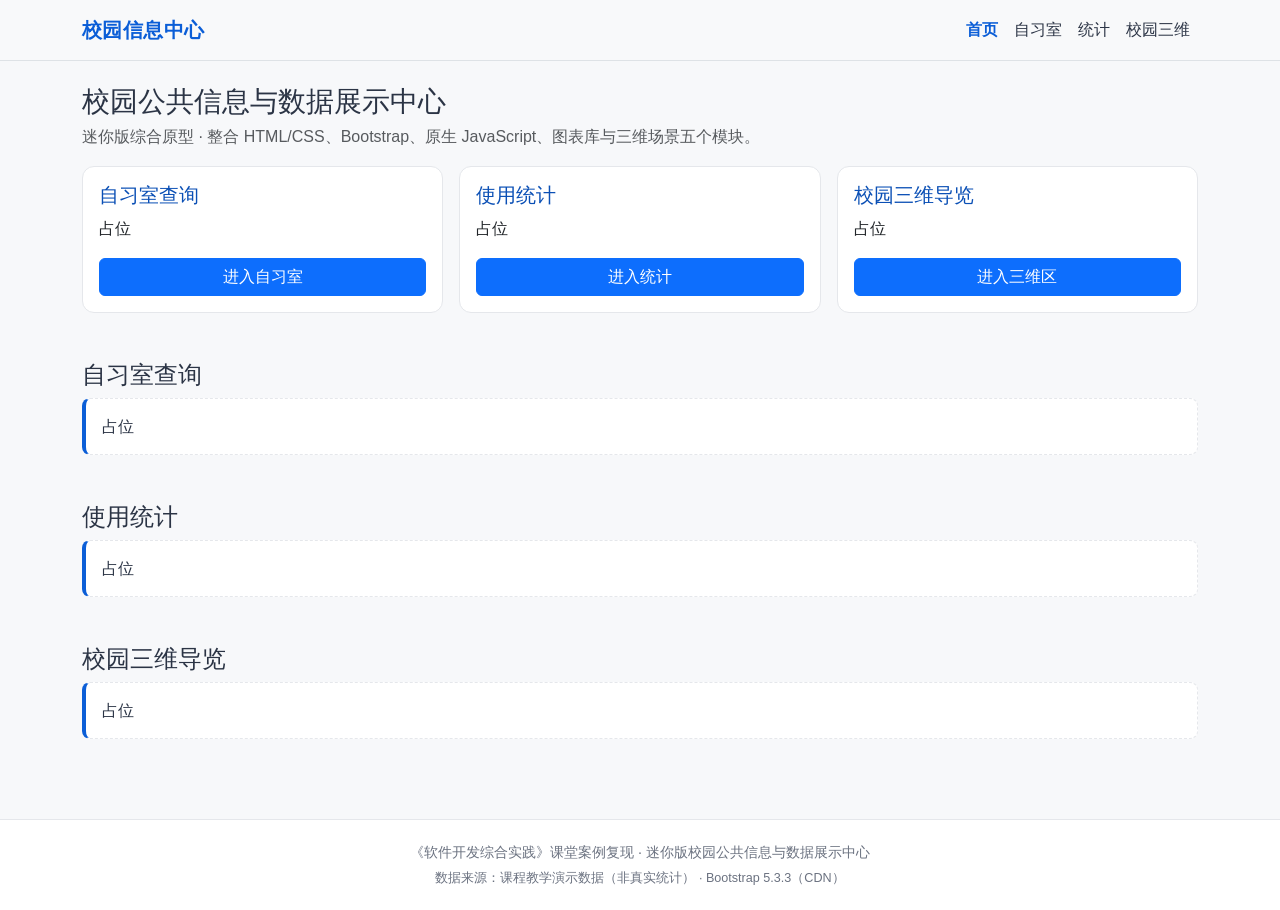
==== integration/index.html @ fc783b3a "搭建整合骨架：首页导航、四个模块入口与占位区" ====
<!DOCTYPE html>
<html lang="zh-CN">
<head>
  <meta charset="UTF-8">
  <meta name="viewport" content="width=device-width, initial-scale=1.0">
  <title>校园公共信息与数据展示中心 · 迷你版</title>
  <!-- 库在前：Bootstrap 样式（固定版本号） -->
  <link href="https://cdn.jsdelivr.net/npm/bootstrap@5.3.3/dist/css/bootstrap.min.css" rel="stylesheet">
  <!-- 自己的样式在 Bootstrap 之后引入，保证能覆盖 -->
  <link rel="stylesheet" href="css/style.css">
</head>
<body>
  <!-- ========== 统一入口：导航栏（四个模块入口） ========== -->
  <nav class="navbar navbar-expand-md bg-body-tertiary border-bottom sticky-top" aria-label="主导航">
    <div class="container">
      <a class="navbar-brand fw-semibold" href="index.html">校园信息中心</a>

      <!-- 窄屏折叠按钮：由 Bootstrap 的 Collapse 插件控制 -->
      <button class="navbar-toggler" type="button"
              data-bs-toggle="collapse" data-bs-target="#mainNav"
              aria-controls="mainNav" aria-expanded="false" aria-label="展开或收起导航">
        <span class="navbar-toggler-icon"></span>
      </button>

      <div class="collapse navbar-collapse" id="mainNav">
        <ul class="navbar-nav ms-auto">
          <li class="nav-item"><a class="nav-link active" aria-current="page" href="#home">首页</a></li>
          <li class="nav-item"><a class="nav-link" href="#study-room">自习室</a></li>
          <li class="nav-item"><a class="nav-link" href="#stats">统计</a></li>
          <li class="nav-item"><a class="nav-link" href="#three-d">校园三维</a></li>
        </ul>
      </div>
    </div>
  </nav>

  <main class="container py-4">
    <!-- ========== 模块一：首页（Bootstrap 栅格卡片） ========== -->
    <section id="home" class="mb-5">
      <h1 class="h3 mb-1">校园公共信息与数据展示中心</h1>
      <p class="text-muted">
        迷你版综合原型 · 整合 HTML/CSS、Bootstrap、原生 JavaScript、图表库与三维场景五个模块。
      </p>

      <div class="row g-3">
        <div class="col-md-6 col-lg-4">
          <div class="card h-100">
            <div class="card-body d-flex flex-column">
              <h2 class="card-title h5">自习室查询</h2>
              <p class="card-text">占位</p>
              <a href="#study-room" class="btn btn-primary mt-auto">进入自习室</a>
            </div>
          </div>
        </div>
        <div class="col-md-6 col-lg-4">
          <div class="card h-100">
            <div class="card-body d-flex flex-column">
              <h2 class="card-title h5">使用统计</h2>
              <p class="card-text">占位</p>
              <a href="#stats" class="btn btn-primary mt-auto">进入统计</a>
            </div>
          </div>
        </div>
        <div class="col-md-6 col-lg-4">
          <div class="card h-100">
            <div class="card-body d-flex flex-column">
              <h2 class="card-title h5">校园三维导览</h2>
              <p class="card-text">占位</p>
              <a href="#three-d" class="btn btn-primary mt-auto">进入三维区</a>
            </div>
          </div>
        </div>
      </div>
    </section>

    <!-- ========== 模块二：自习室查询（占位） ========== -->
    <section id="study-room" class="mb-5">
      <h2 class="h4">自习室查询</h2>
      <div class="placeholder-note">占位</div>
    </section>

    <!-- ========== 模块三：使用统计（占位） ========== -->
    <section id="stats" class="mb-5">
      <h2 class="h4">使用统计</h2>
      <div class="placeholder-note">占位</div>
    </section>

    <!-- ========== 模块四：校园三维（占位） ========== -->
    <section id="three-d" class="mb-5">
      <h2 class="h4">校园三维导览</h2>
      <div class="placeholder-note">占位</div>
    </section>
  </main>

  <footer class="site-footer">
    <div class="container">
      <p class="mb-1">《软件开发综合实践》课堂案例复现 · 迷你版校园公共信息与数据展示中心</p>
      <p class="mb-0 small">数据来源：课程教学演示数据（非真实统计） · Bootstrap 5.3.3（CDN）</p>
    </div>
  </footer>

  <!-- 库在前，自己的代码在后 -->
  <script src="https://cdn.jsdelivr.net/npm/bootstrap@5.3.3/dist/js/bootstrap.bundle.min.js"></script>
</body>
</html>
---- integration/css/style.css ----
/* 校园公共信息与数据展示中心 · 迷你版 —— 自定义样式
   引入顺序：Bootstrap 5.3.3 之后引入本文件，才能覆盖框架默认样式。 */

/* ---------- 全局 ---------- */
:root {
  --brand: #0b5ed7;          /* 主色（与 Bootstrap primary 呼应） */
  --brand-dark: #0a4fb5;
  --ink: #2b3445;            /* 正文 */
  --muted: #6b7280;          /* 次要文字 */
  --line: #e5e7eb;           /* 分隔线 */
  --paper: #f7f8fa;          /* 页面底色 */
}

body {
  background-color: var(--paper);
  color: var(--ink);
  font-family: "Microsoft YaHei", "PingFang SC", "Segoe UI", Arial, sans-serif;
  line-height: 1.7;
}

/* 锚点跳转时给吸顶导航留出空间，避免标题被导航遮住 */
section[id] {
  scroll-margin-top: 5rem;
}

/* ---------- 导航 ---------- */
.navbar-brand {
  color: var(--brand);
  letter-spacing: 0.02em;
}

.navbar .nav-link {
  color: var(--ink);
}

.navbar .nav-link:hover {
  color: var(--brand);
}

/* 当前所在模块高亮：低成本、高效果的整合感来源 */
.navbar .nav-link.active {
  color: var(--brand);
  font-weight: 600;
}

/* ---------- 卡片 ---------- */
.card {
  border: 1px solid var(--line);
  border-radius: 12px;
  transition: box-shadow 0.2s ease, transform 0.2s ease;
}

.card:hover {
  transform: translateY(-3px);
  box-shadow: 0 6px 16px rgba(11, 94, 215, 0.16);
}

.card .card-title {
  color: var(--brand-dark);
}

/* ---------- 占位区（骨架阶段的临时内容） ---------- */
.placeholder-note {
  background-color: #fff;
  border: 1px dashed var(--line);
  border-left: 4px solid var(--brand);
  border-radius: 8px;
  padding: 14px 16px;
}

/* ---------- 页脚 ---------- */
.site-footer {
  background-color: #fff;
  border-top: 1px solid var(--line);
  color: var(--muted);
  text-align: center;
  padding: 20px 0;
  margin-top: 8px;
  font-size: 0.9rem;
}
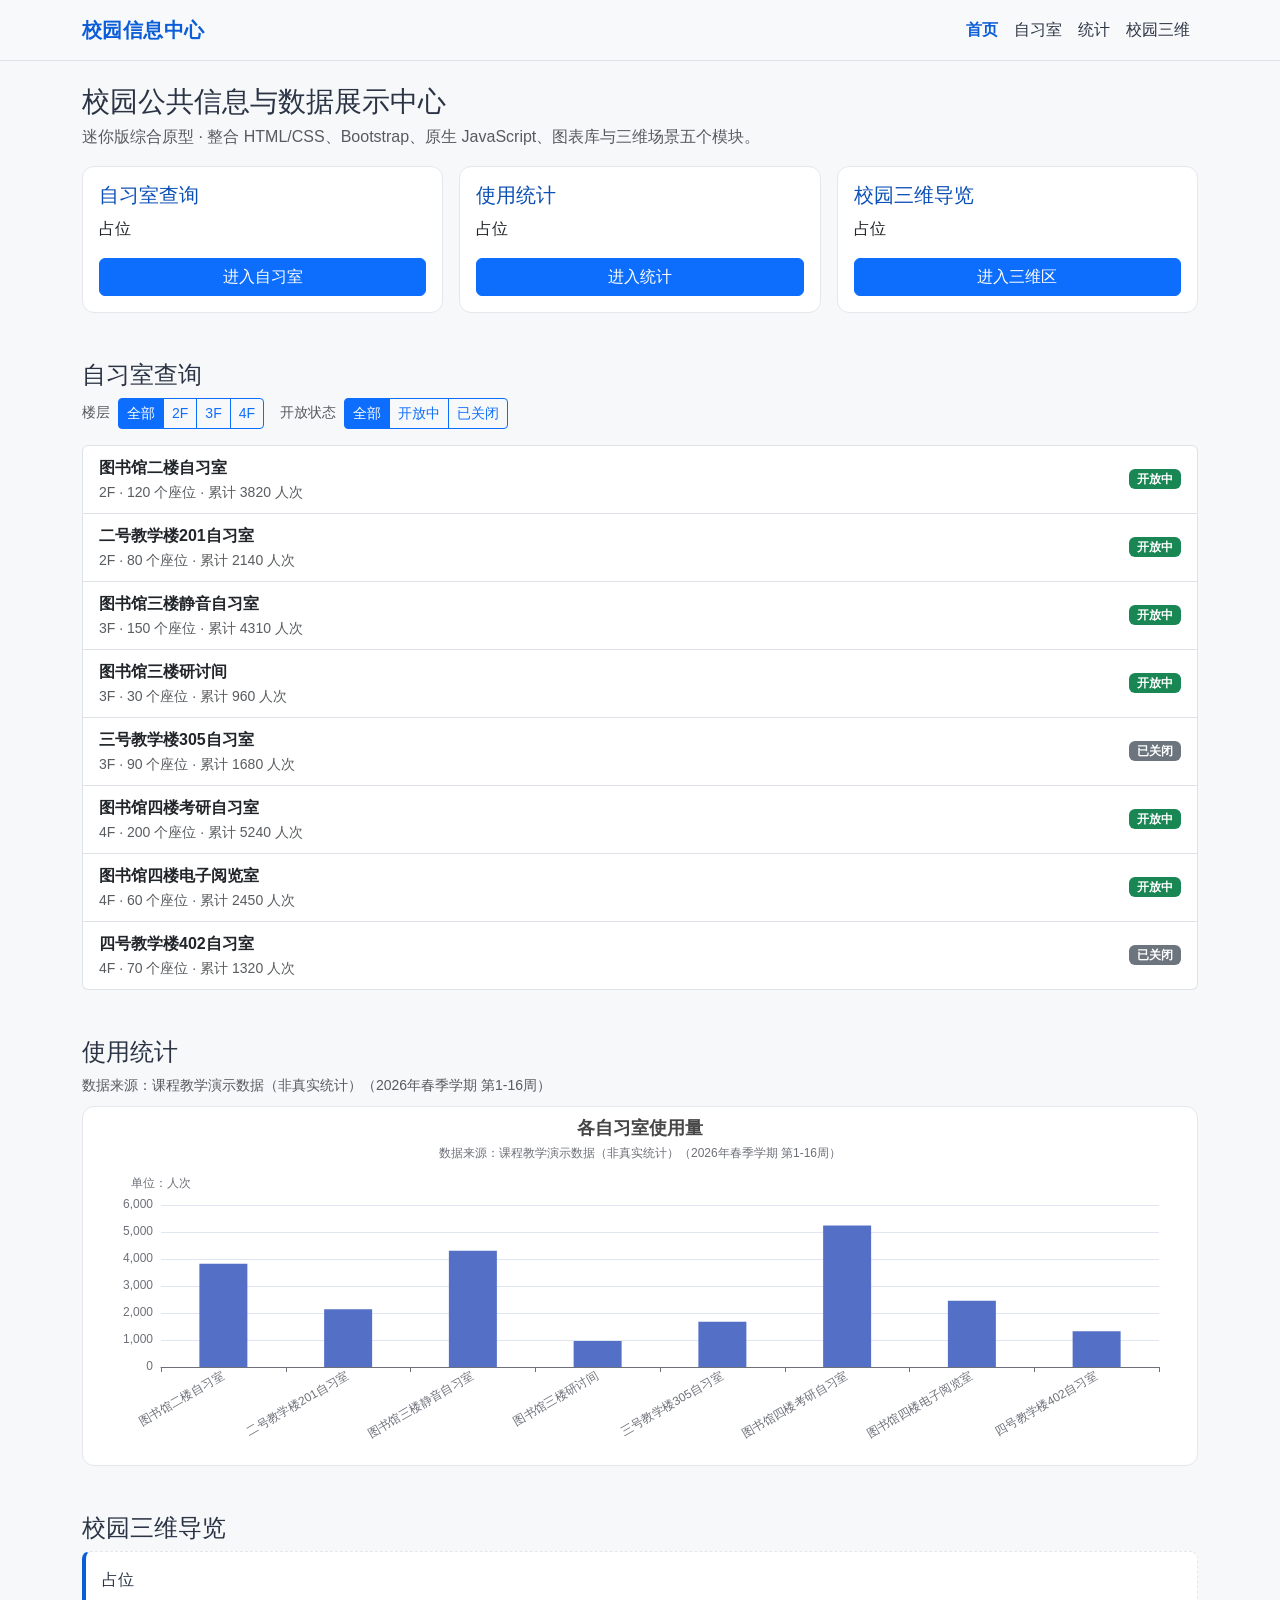
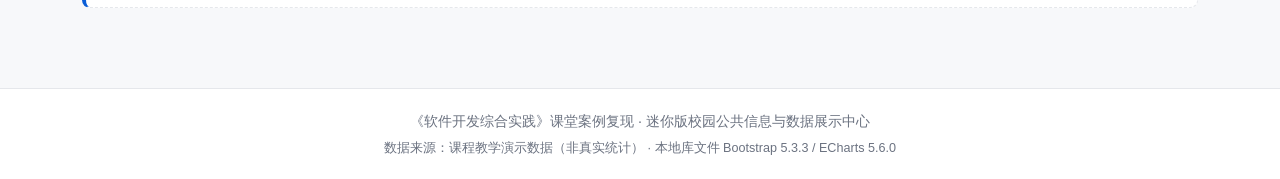
==== commit 58e2d712: "查询交互与图表：自习室筛选与 ECharts 柱状图" ====
--- a/integration/index.html
+++ b/integration/index.html
@@ -4,8 +4,10 @@
   <meta charset="UTF-8">
   <meta name="viewport" content="width=device-width, initial-scale=1.0">
   <title>校园公共信息与数据展示中心 · 迷你版</title>
-  <!-- 库在前：Bootstrap 样式（固定版本号） -->
-  <link href="https://cdn.jsdelivr.net/npm/bootstrap@5.3.3/dist/css/bootstrap.min.css" rel="stylesheet">
+  <!-- 空 data: 图标：避免浏览器自动请求 favicon.ico 而在 Console 留下 404 -->
+  <link rel="icon" href="data:,">
+  <!-- 库在前：Bootstrap 5.3.3 样式（本地文件，断网也能正常显示） -->
+  <link rel="stylesheet" href="libs/bootstrap.min.css">
   <!-- 自己的样式在 Bootstrap 之后引入，保证能覆盖 -->
   <link rel="stylesheet" href="css/style.css">
 </head>
@@ -72,16 +74,37 @@
       </div>
     </section>
 
-    <!-- ========== 模块二：自习室查询（占位） ========== -->
+    <!-- ========== 模块二：自习室查询（按楼层 / 开放状态筛选） ========== -->
     <section id="study-room" class="mb-5">
       <h2 class="h4">自习室查询</h2>
-      <div class="placeholder-note">占位</div>
+
+      <!-- 数据的三种状态（加载中 / 空数据 / 加载失败）都显示在这里 -->
+      <p id="status" class="alert alert-warning" hidden></p>
+
+      <div id="study-filters" class="d-flex flex-wrap gap-2 align-items-center mb-3">
+        <span class="text-muted small">楼层</span>
+        <div class="btn-group btn-group-sm" role="group" aria-label="按楼层筛选">
+          <button type="button" class="btn btn-outline-primary active" data-group="floor" data-filter="全部">全部</button>
+          <button type="button" class="btn btn-outline-primary" data-group="floor" data-filter="2F">2F</button>
+          <button type="button" class="btn btn-outline-primary" data-group="floor" data-filter="3F">3F</button>
+          <button type="button" class="btn btn-outline-primary" data-group="floor" data-filter="4F">4F</button>
+        </div>
+        <span class="text-muted small ms-2">开放状态</span>
+        <div class="btn-group btn-group-sm" role="group" aria-label="按开放状态筛选">
+          <button type="button" class="btn btn-outline-primary active" data-group="status" data-filter="全部">全部</button>
+          <button type="button" class="btn btn-outline-primary" data-group="status" data-filter="开放中">开放中</button>
+          <button type="button" class="btn btn-outline-primary" data-group="status" data-filter="已关闭">已关闭</button>
+        </div>
+      </div>
+
+      <ul id="study-list" class="list-group"></ul>
     </section>
 
-    <!-- ========== 模块三：使用统计（占位） ========== -->
+    <!-- ========== 模块三：使用统计（ECharts 柱状图） ========== -->
     <section id="stats" class="mb-5">
       <h2 class="h4">使用统计</h2>
-      <div class="placeholder-note">占位</div>
+      <p id="data-source" class="text-muted small mb-2" hidden></p>
+      <div id="usage-chart" class="chart-box"></div>
     </section>
 
     <!-- ========== 模块四：校园三维（占位） ========== -->
@@ -94,11 +117,13 @@
   <footer class="site-footer">
     <div class="container">
       <p class="mb-1">《软件开发综合实践》课堂案例复现 · 迷你版校园公共信息与数据展示中心</p>
-      <p class="mb-0 small">数据来源：课程教学演示数据（非真实统计） · Bootstrap 5.3.3（CDN）</p>
+      <p class="mb-0 small">数据来源：课程教学演示数据（非真实统计） · 本地库文件 Bootstrap 5.3.3 / ECharts 5.6.0</p>
     </div>
   </footer>
 
-  <!-- 库在前，自己的代码在后 -->
-  <script src="https://cdn.jsdelivr.net/npm/bootstrap@5.3.3/dist/js/bootstrap.bundle.min.js"></script>
+  <!-- 库在前，自己的代码在后：Bootstrap 与 ECharts 都用本地文件，版本号见 README -->
+  <script src="libs/bootstrap.bundle.min.js"></script>
+  <script src="libs/echarts.min.js"></script>
+  <script src="js/app.js"></script>
 </body>
 </html>
--- a/integration/css/style.css
+++ b/integration/css/style.css
@@ -68,6 +68,15 @@
   padding: 14px 16px;
 }
 
+/* ---------- 图表容器：不给高度图表就不显示 ---------- */
+.chart-box {
+  height: 360px;
+  background-color: #fff;
+  border: 1px solid var(--line);
+  border-radius: 12px;
+  padding: 8px;
+}
+
 /* ---------- 页脚 ---------- */
 .site-footer {
   background-color: #fff;
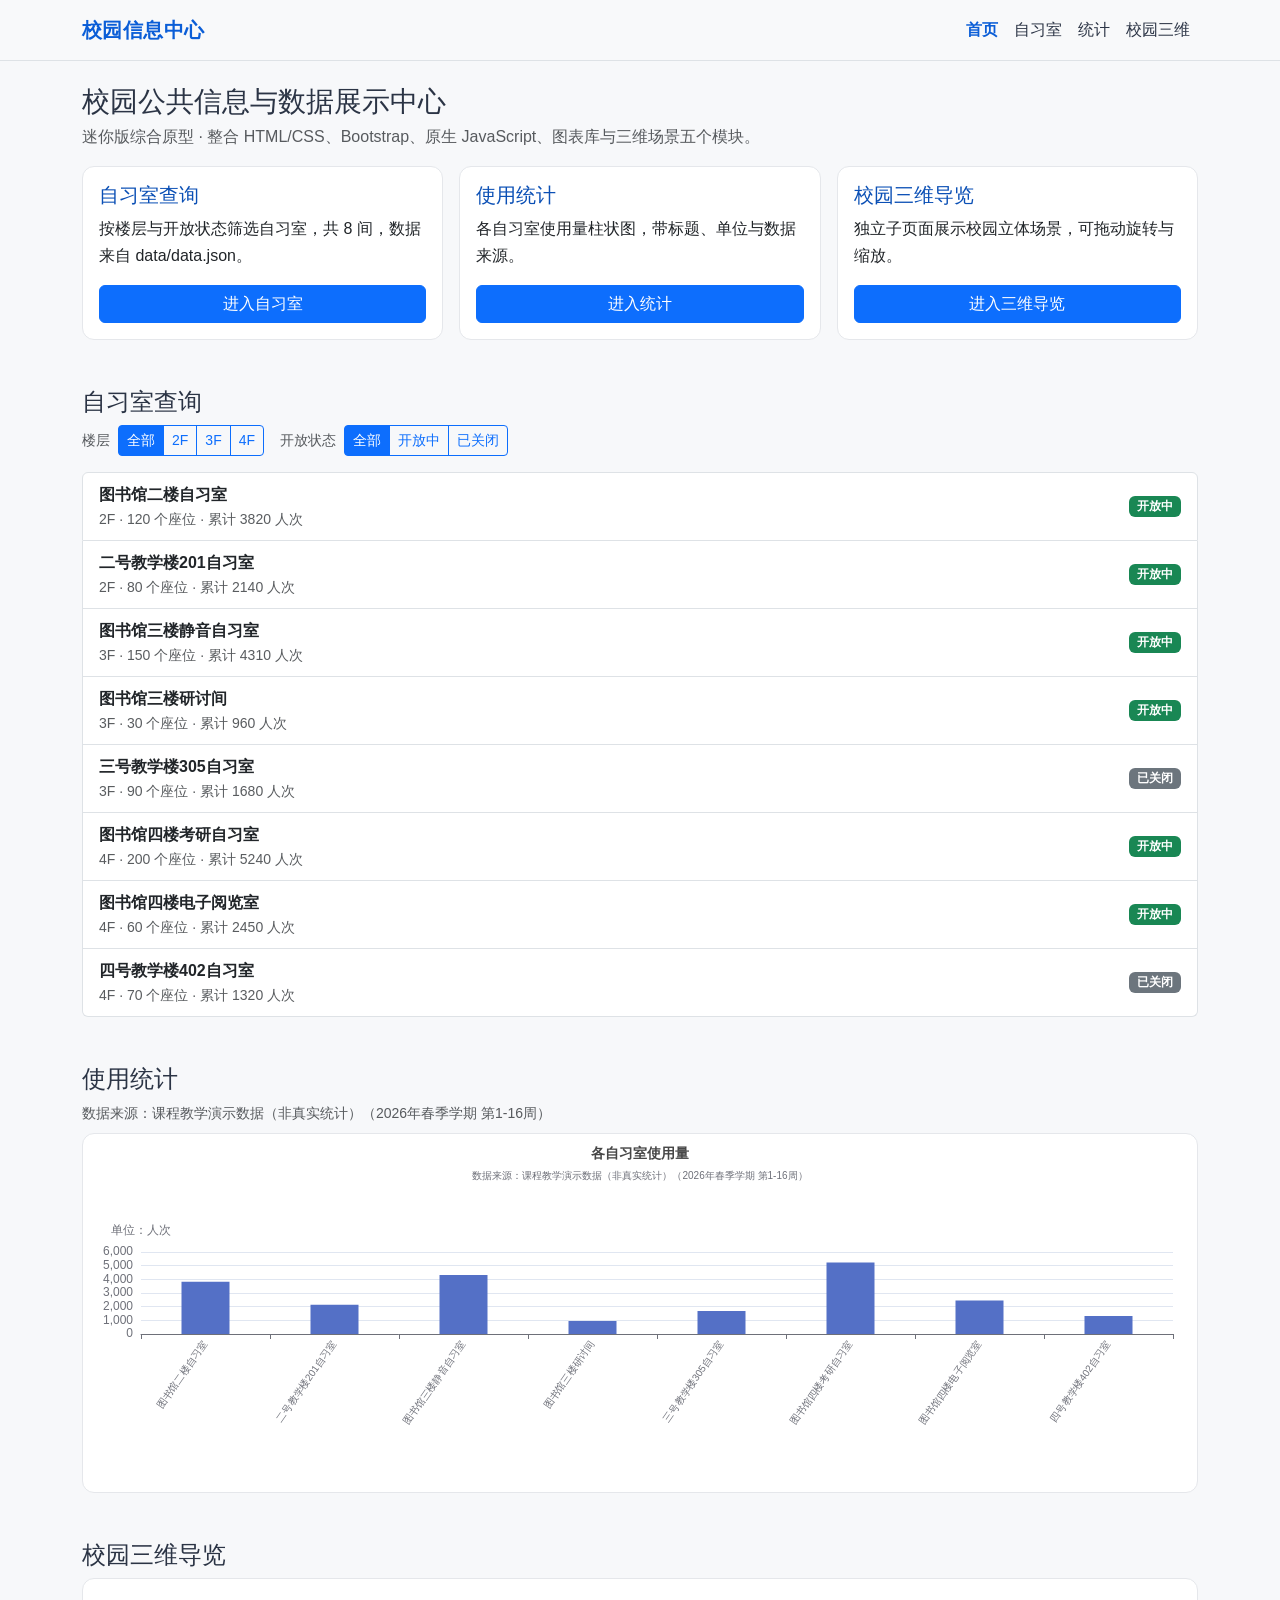
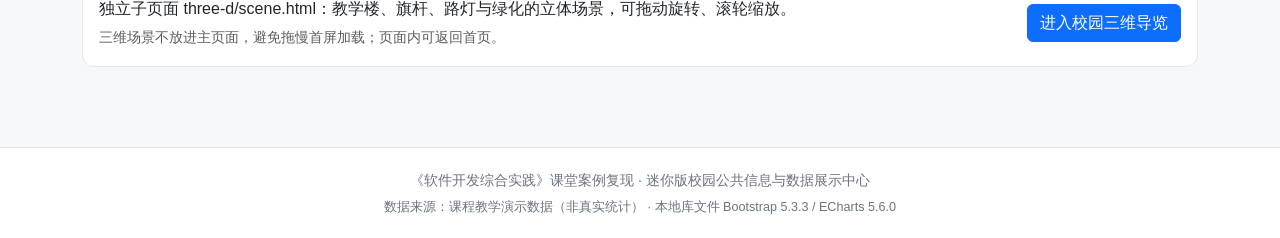
==== commit ed07ae83: "三维展示区与自查证据：Three.js 校园场景、错误状态与响应式自查" ====
--- a/integration/index.html
+++ b/integration/index.html
@@ -29,7 +29,7 @@
           <li class="nav-item"><a class="nav-link active" aria-current="page" href="#home">首页</a></li>
           <li class="nav-item"><a class="nav-link" href="#study-room">自习室</a></li>
           <li class="nav-item"><a class="nav-link" href="#stats">统计</a></li>
-          <li class="nav-item"><a class="nav-link" href="#three-d">校园三维</a></li>
+          <li class="nav-item"><a class="nav-link" href="three-d/scene.html">校园三维</a></li>
         </ul>
       </div>
     </div>
@@ -48,7 +48,7 @@
           <div class="card h-100">
             <div class="card-body d-flex flex-column">
               <h2 class="card-title h5">自习室查询</h2>
-              <p class="card-text">占位</p>
+              <p class="card-text">按楼层与开放状态筛选自习室，共 8 间，数据来自 data/data.json。</p>
               <a href="#study-room" class="btn btn-primary mt-auto">进入自习室</a>
             </div>
           </div>
@@ -57,7 +57,7 @@
           <div class="card h-100">
             <div class="card-body d-flex flex-column">
               <h2 class="card-title h5">使用统计</h2>
-              <p class="card-text">占位</p>
+              <p class="card-text">各自习室使用量柱状图，带标题、单位与数据来源。</p>
               <a href="#stats" class="btn btn-primary mt-auto">进入统计</a>
             </div>
           </div>
@@ -66,8 +66,8 @@
           <div class="card h-100">
             <div class="card-body d-flex flex-column">
               <h2 class="card-title h5">校园三维导览</h2>
-              <p class="card-text">占位</p>
-              <a href="#three-d" class="btn btn-primary mt-auto">进入三维区</a>
+              <p class="card-text">独立子页面展示校园立体场景，可拖动旋转与缩放。</p>
+              <a href="three-d/scene.html" class="btn btn-primary mt-auto">进入三维导览</a>
             </div>
           </div>
         </div>
@@ -78,22 +78,22 @@
     <section id="study-room" class="mb-5">
       <h2 class="h4">自习室查询</h2>
 
-      <!-- 数据的三种状态（加载中 / 空数据 / 加载失败）都显示在这里 -->
-      <p id="status" class="alert alert-warning" hidden></p>
+      <!-- 数据的三种状态（加载中 / 空数据 / 加载失败）都显示在这里，读屏软件也会播报 -->
+      <p id="status" class="alert alert-warning" role="status" aria-live="polite" hidden></p>
 
       <div id="study-filters" class="d-flex flex-wrap gap-2 align-items-center mb-3">
         <span class="text-muted small">楼层</span>
         <div class="btn-group btn-group-sm" role="group" aria-label="按楼层筛选">
-          <button type="button" class="btn btn-outline-primary active" data-group="floor" data-filter="全部">全部</button>
-          <button type="button" class="btn btn-outline-primary" data-group="floor" data-filter="2F">2F</button>
-          <button type="button" class="btn btn-outline-primary" data-group="floor" data-filter="3F">3F</button>
-          <button type="button" class="btn btn-outline-primary" data-group="floor" data-filter="4F">4F</button>
+          <button type="button" class="btn btn-outline-primary active" aria-pressed="true" data-group="floor" data-filter="全部">全部</button>
+          <button type="button" class="btn btn-outline-primary" aria-pressed="false" data-group="floor" data-filter="2F">2F</button>
+          <button type="button" class="btn btn-outline-primary" aria-pressed="false" data-group="floor" data-filter="3F">3F</button>
+          <button type="button" class="btn btn-outline-primary" aria-pressed="false" data-group="floor" data-filter="4F">4F</button>
         </div>
         <span class="text-muted small ms-2">开放状态</span>
         <div class="btn-group btn-group-sm" role="group" aria-label="按开放状态筛选">
-          <button type="button" class="btn btn-outline-primary active" data-group="status" data-filter="全部">全部</button>
-          <button type="button" class="btn btn-outline-primary" data-group="status" data-filter="开放中">开放中</button>
-          <button type="button" class="btn btn-outline-primary" data-group="status" data-filter="已关闭">已关闭</button>
+          <button type="button" class="btn btn-outline-primary active" aria-pressed="true" data-group="status" data-filter="全部">全部</button>
+          <button type="button" class="btn btn-outline-primary" aria-pressed="false" data-group="status" data-filter="开放中">开放中</button>
+          <button type="button" class="btn btn-outline-primary" aria-pressed="false" data-group="status" data-filter="已关闭">已关闭</button>
         </div>
       </div>
 
@@ -104,13 +104,22 @@
     <section id="stats" class="mb-5">
       <h2 class="h4">使用统计</h2>
       <p id="data-source" class="text-muted small mb-2" hidden></p>
-      <div id="usage-chart" class="chart-box"></div>
+      <div id="usage-chart" class="chart-box" role="img"
+           aria-label="各自习室使用量柱状图：横轴为自习室名称，纵轴为使用人次"></div>
     </section>
 
-    <!-- ========== 模块四：校园三维（占位） ========== -->
+    <!-- ========== 模块四：校园三维（独立子页面，不拖慢主页面） ========== -->
     <section id="three-d" class="mb-5">
       <h2 class="h4">校园三维导览</h2>
-      <div class="placeholder-note">占位</div>
+      <div class="card">
+        <div class="card-body d-flex flex-column flex-md-row justify-content-between align-items-md-center gap-3">
+          <div>
+            <p class="mb-1">独立子页面 three-d/scene.html：教学楼、旗杆、路灯与绿化的立体场景，可拖动旋转、滚轮缩放。</p>
+            <p class="mb-0 text-muted small">三维场景不放进主页面，避免拖慢首屏加载；页面内可返回首页。</p>
+          </div>
+          <a class="btn btn-primary flex-shrink-0" href="three-d/scene.html">进入校园三维导览</a>
+        </div>
+      </div>
     </section>
   </main>
 
